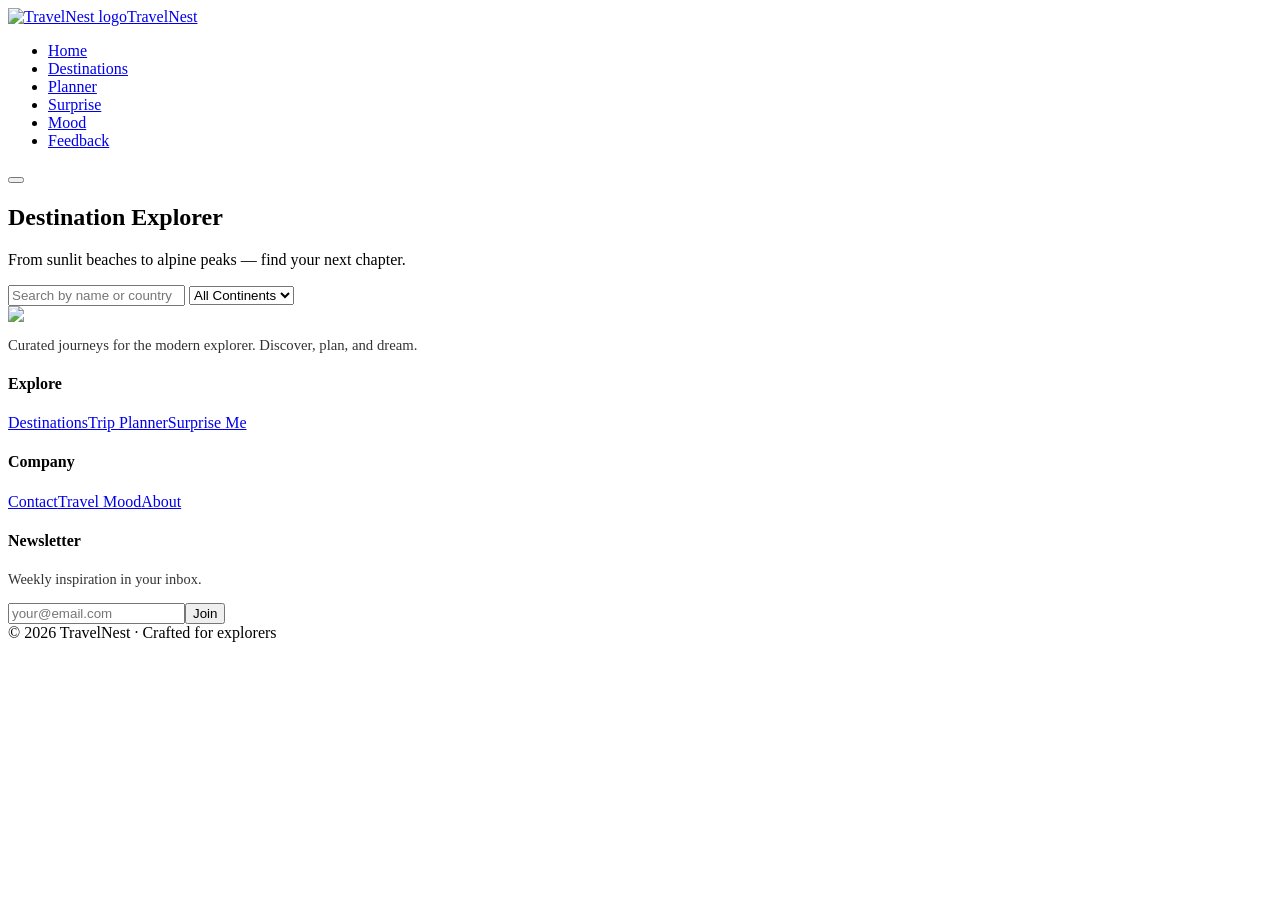
==== destinations.html @ ad7ad88b "Add files via upload" ====
<!DOCTYPE html><html lang="en"><head><meta charset="UTF-8"><meta name="viewport" content="width=device-width,initial-scale=1">
<link rel="manifest" href="manifest.json">
<meta name="theme-color" content="#2D4F4F">
<link rel="icon" href="icons/favicon.svg" type="image/svg+xml">
<link rel="apple-touch-icon" href="icons/icon-512.png">
<link rel="preconnect" href="https://fonts.googleapis.com">
<link rel="preconnect" href="https://fonts.gstatic.com" crossorigin>
<link href="https://fonts.googleapis.com/css2?family=Playfair+Display:wght@600;700&family=Poppins:wght@300;400;500;600;700&display=swap" rel="stylesheet">
<link rel="stylesheet" href="css/styles.css"><title>Destinations — TravelNest</title>
<meta name="description" content="Browse curated destinations across every continent. Filter, search, and dive deep.">
</head><body>
<nav class="nav"><div class="nav-inner">
<a href="index.html" class="logo"><img src="icons/logo.svg" alt="TravelNest logo" class="brand-logo">Travel<span>Nest</span></a>
<ul class="nav-links">
<li><a href="index.html">Home</a></li>
<li><a href="destinations.html">Destinations</a></li>
<li><a href="planner.html">Planner</a></li>
<li><a href="random.html">Surprise</a></li>
<li><a href="mood.html">Mood</a></li>
<li><a href="feedback.html">Feedback</a></li>
</ul>
<button class="hamburger" aria-label="Menu"><span></span><span></span><span></span></button>
</div></nav>
<section class="page-hero"><h1>Destination Explorer</h1><p>From sunlit beaches to alpine peaks — find your next chapter.</p></section>
<section class="section" style="padding-top:0"><div class="container">
<div class="filters reveal">
<input type="text" id="search" placeholder="Search by name or country">
<select id="continent"><option value="">All Continents</option></select>
</div>
<div class="cards" id="cards"></div>
</div></section>
<footer><div class="container"><div class="footer-grid">
<div><div class="logo" style="color:#fff"><img src="icons/logo.svg" alt="TravelNest logo" class="footer-logo">Travel<span>Nest</span></div><p style="opacity:.8;margin-top:.8rem;font-size:.92rem">Curated journeys for the modern explorer. Discover, plan, and dream.</p></div>
<div><h4>Explore</h4><a href="destinations.html">Destinations</a><a href="planner.html">Trip Planner</a><a href="random.html">Surprise Me</a></div>
<div><h4>Company</h4><a href="feedback.html">Contact</a><a href="mood.html">Travel Mood</a><a href="#">About</a></div>
<div><h4>Newsletter</h4><p style="opacity:.8;font-size:.9rem">Weekly inspiration in your inbox.</p>
<form id="newsletter-form" class="newsletter"><input type="email" placeholder="your@email.com" required><button type="submit">Join</button></form></div>
</div><div class="footer-bottom">© 2026 TravelNest · Crafted for explorers</div></div></footer>
<div class="modal" id="modal"><div class="modal-box" id="modal-body"></div></div>
<script src="js/data.js"></script><script src="js/main.js"></script><script>initDestinations();</script>
</body></html>
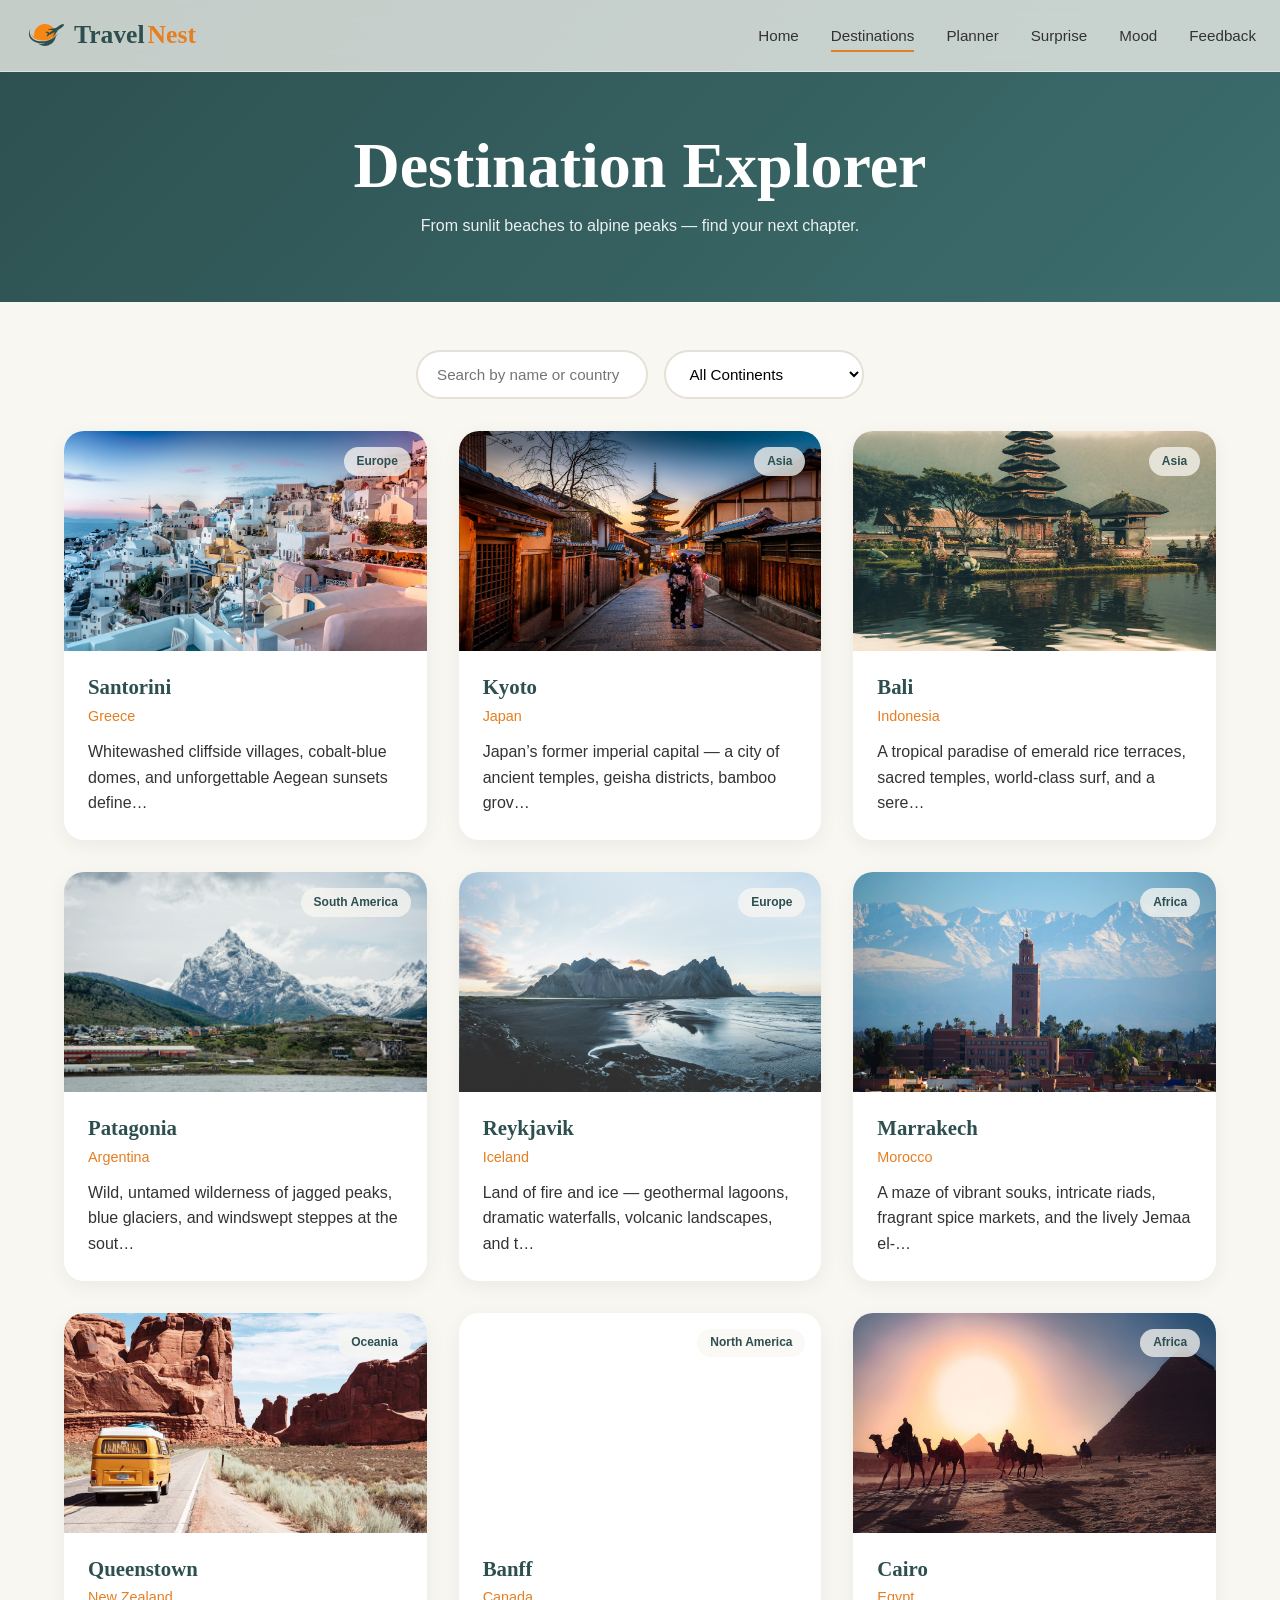
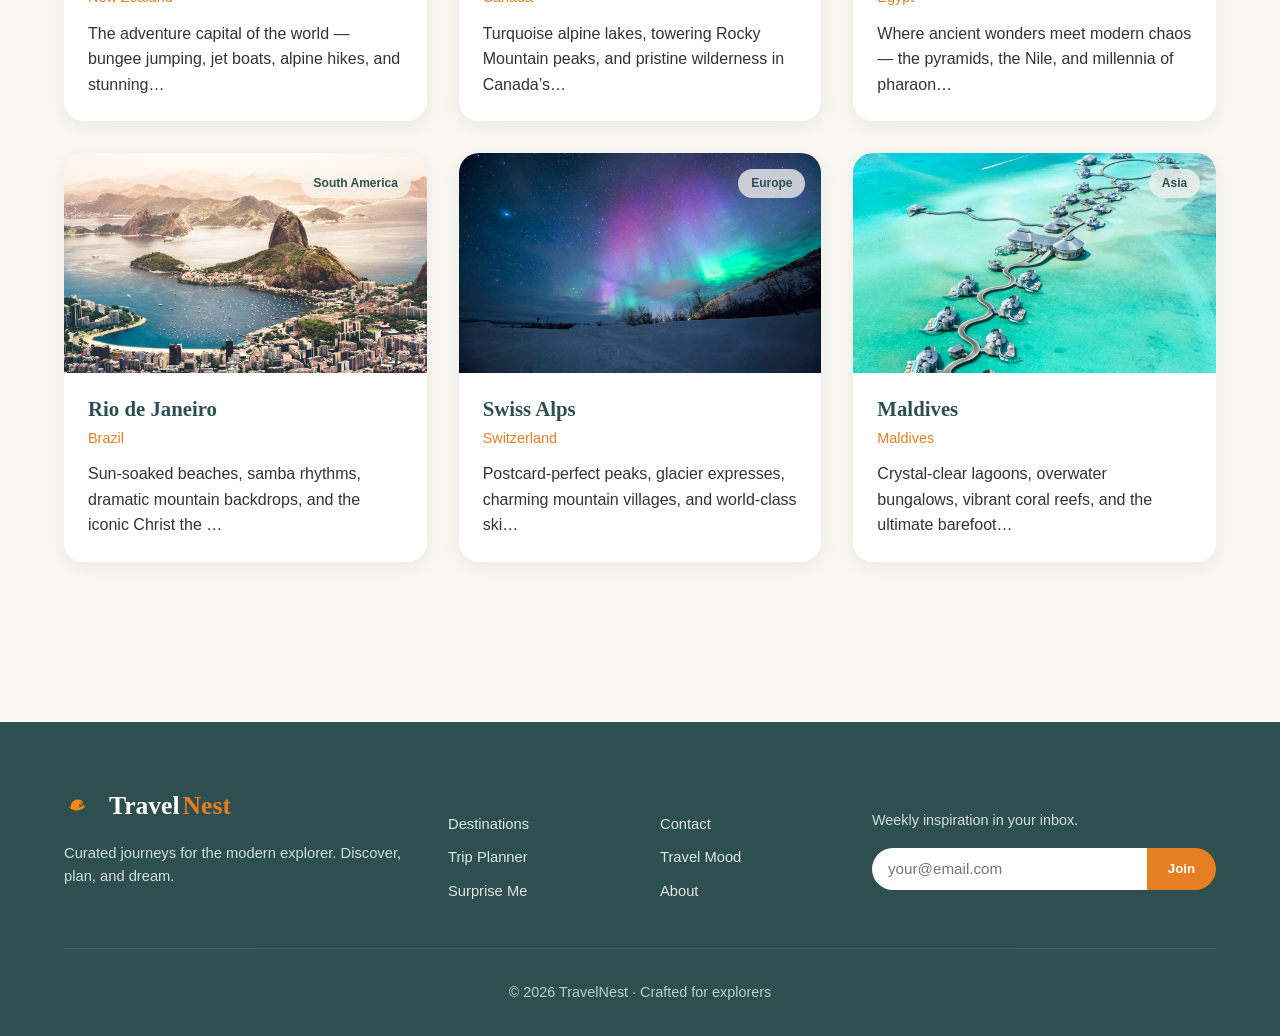
==== commit 528f9d76: "Refactor footer structure and update headings" ====
--- a/destinations.html
+++ b/destinations.html
@@ -22,18 +22,18 @@
 <button class="hamburger" aria-label="Menu"><span></span><span></span><span></span></button>
 </div></nav>
 <section class="page-hero"><h1>Destination Explorer</h1><p>From sunlit beaches to alpine peaks — find your next chapter.</p></section>
-<section class="section" style="padding-top:0"><div class="container">
+<div class="section" style="padding-top:0"><div class="container">
 <div class="filters reveal">
 <input type="text" id="search" placeholder="Search by name or country">
 <select id="continent"><option value="">All Continents</option></select>
 </div>
 <div class="cards" id="cards"></div>
-</div></section>
+</div></div>
 <footer><div class="container"><div class="footer-grid">
 <div><div class="logo" style="color:#fff"><img src="icons/logo.svg" alt="TravelNest logo" class="footer-logo">Travel<span>Nest</span></div><p style="opacity:.8;margin-top:.8rem;font-size:.92rem">Curated journeys for the modern explorer. Discover, plan, and dream.</p></div>
-<div><h4>Explore</h4><a href="destinations.html">Destinations</a><a href="planner.html">Trip Planner</a><a href="random.html">Surprise Me</a></div>
-<div><h4>Company</h4><a href="feedback.html">Contact</a><a href="mood.html">Travel Mood</a><a href="#">About</a></div>
-<div><h4>Newsletter</h4><p style="opacity:.8;font-size:.9rem">Weekly inspiration in your inbox.</p>
+<div><h3>Explore</h3><a href="destinations.html">Destinations</a><a href="planner.html">Trip Planner</a><a href="random.html">Surprise Me</a></div>
+<div><h3>Company</h3><a href="feedback.html">Contact</a><a href="mood.html">Travel Mood</a><a href="#">About</a></div>
+<div><h3>Newsletter</h3><p style="opacity:.8;font-size:.9rem">Weekly inspiration in your inbox.</p>
 <form id="newsletter-form" class="newsletter"><input type="email" placeholder="your@email.com" required><button type="submit">Join</button></form></div>
 </div><div class="footer-bottom">© 2026 TravelNest · Crafted for explorers</div></div></footer>
 <div class="modal" id="modal"><div class="modal-box" id="modal-body"></div></div>
--- a/css/styles.css
+++ b/css/styles.css
@@ -0,0 +1,372 @@
+/* System design*/
+
+:root {
+  --nature: #2D4F4F; 
+  --sunset: #E67E22; 
+  --sand: #F9F7F2; 
+  --charcoal: #333;
+  --glass: rgba(249, 247, 242, 0.75); 
+  --shadow: 0 12px 40px rgba(45, 79, 79, 0.12);
+  --transition: all 0.3s cubic-bezier(0.4, 0, 0.2, 1);
+}
+
+* { box-sizing: border-box; margin: 0; padding: 0; }
+html { scroll-behavior: smooth; }
+
+body { 
+    font-family: 'Poppins', sans-serif; 
+    background: var(--sand); 
+    color: var(--charcoal); 
+    line-height: 1.6; 
+    overflow-x: hidden; 
+}
+
+h1, h2, h3, h4 { 
+    font-family: 'Playfair Display', serif; 
+    color: var(--nature); 
+    font-weight: 700; 
+    line-height: 1.2; 
+}
+
+h1 { font-size: clamp(2.2rem, 5vw, 4.2rem); }
+h2 { font-size: clamp(1.8rem, 3.5vw, 2.8rem); margin-bottom: 1rem; }
+
+a { color: inherit; text-decoration: none; transition: var(--transition); }
+img { max-width: 100%; display: block; }
+
+.container { max-width: 1200px; margin: 0 auto; padding: 0 1.5rem; }
+
+/* BUTTONS - Professional UX */
+.btn { 
+    display: inline-block; 
+    padding: .85rem 2rem; 
+    background: var(--sunset); 
+    color: #fff; 
+    border: none; 
+    border-radius: 50px; 
+    font-weight: 600; 
+    cursor: pointer; 
+    font-family: inherit; 
+    font-size: 1rem; 
+    transition: var(--transition); 
+    letter-spacing: .3px; 
+}
+.btn:hover { 
+    transform: translateY(-3px); 
+    box-shadow: 0 10px 25px rgba(230, 126, 34, 0.4); 
+    background: #d56b10; 
+}
+.btn-outline { 
+    background: transparent; 
+    color: var(--nature); 
+    border: 2px solid var(--nature); 
+}
+.btn-outline:hover { 
+    background: var(--nature); 
+    color: #fff; 
+}
+
+/* NAV - High-End Glassmorphism */
+.nav { 
+    position: fixed; 
+    top: 0; left: 0; right: 0; 
+    z-index: 100; 
+    background: var(--glass); 
+    backdrop-filter: blur(15px); 
+    -webkit-backdrop-filter: blur(15px); 
+    border-bottom: 1px solid rgba(255, 255, 255, 0.4); 
+    transition: var(--transition); 
+}
+.nav-inner { 
+    display: flex; 
+    justify-content: space-between; 
+    align-items: center; 
+    padding: 0.8rem 1.5rem; 
+    max-width: 1300px; 
+    margin: 0 auto; 
+}
+
+/* LOGO ALIGNMENT - */
+.logo { 
+    display: inline-flex; 
+    align-items: center; 
+    gap: 5px; 
+    font-family: 'Playfair Display', serif; 
+    font-size: 1.6rem; 
+    font-weight: 700; 
+    color: var(--nature); 
+    text-decoration: none; 
+}
+
+.logo:hover { opacity: 0.8; }
+.logo span { 
+    color: var(--sunset); 
+    margin-left: -2px; 
+}
+.brand-logo { 
+    height: 45px; 
+    width: auto; 
+    display: block; 
+    object-fit: contain; 
+    flex-shrink: 0; 
+}
+/* Footer Logo Specific Styling */
+.footer-logo {
+    height: 30px; 
+    width: auto;
+    margin-right: 10px;
+}
+
+
+footer .logo {
+    display: inline-flex;
+    align-items: center;
+    gap: 5px;
+}
+
+@media (max-width: 520px) { 
+    .logo { font-size: 1.25rem; } 
+    .brand-logo { height: 32px; } 
+}
+
+.nav-links { display: flex; gap: 2rem; list-style: none; }
+.nav-links a { 
+    font-weight: 500; 
+    position: relative; 
+    padding: .3rem 0; 
+    font-size: .95rem; 
+}
+.nav-links a::after { 
+    content: ''; position: absolute; left: 0; bottom: -4px; 
+    width: 0; height: 2px; background: var(--sunset); transition: var(--transition); 
+}
+.nav-links a:hover::after, .nav-links a.active::after { width: 100%; }
+
+.hamburger { 
+    display: none; flex-direction: column; gap: 5px; cursor: pointer; 
+    background: none; border: none; padding: 8px; z-index: 101; 
+}
+.hamburger span { width: 26px; height: 2px; background: var(--nature); transition: var(--transition); border-radius: 2px; }
+.hamburger.open span:nth-child(1) { transform: translateY(7px) rotate(45deg); }
+.hamburger.open span:nth-child(2) { opacity: 0; }
+.hamburger.open span:nth-child(3) { transform: translateY(-7px) rotate(-45deg); }
+
+@media(max-width: 820px) {
+  .hamburger { display: flex; }
+  .nav-links { 
+    position: fixed; top: 0; right: -100%; flex-direction: column; 
+    background: var(--sand); width: 75%; height: 100vh; 
+    padding: 6rem 2rem; gap: 1.5rem; 
+    transition: .4s cubic-bezier(.4, 0, .2, 1); 
+    box-shadow: -10px 0 30px rgba(0, 0, 0, .1); 
+  }
+  .nav-links.open { right: 0; }
+}
+
+/* HERO SECTION */
+.hero { 
+    min-height: 100vh; display: flex; align-items: center; justify-content: center; 
+    position: relative; overflow: hidden; color: #fff; text-align: center; padding: 6rem 1rem 2rem; 
+}
+.hero-slide { 
+    position: absolute; inset: 0; background-size: cover; background-position: center; 
+    opacity: 0; transition: opacity 1.2s ease; transform: scale(1.05); 
+}
+.hero-slide.active { opacity: 1; transform: scale(1); }
+.hero-slide::after { 
+    content: ''; position: absolute; inset: 0; 
+    background: linear-gradient(135deg, rgba(45, 79, 79, 0.7), rgba(51, 51, 51, 0.5)); 
+}
+.hero-content { position: relative; z-index: 2; max-width: 900px; animation: fadeUp 1s ease; }
+.hero h1 { color: #fff; margin-bottom: 1rem; }
+.hero p { font-size: 1.2rem; font-style: italic; margin-bottom: 2rem; opacity: .95; }
+.hero-dots { position: absolute; bottom: 2rem; left: 50%; transform: translateX(-50%); display: flex; gap: .6rem; z-index: 3; }
+.hero-dots button { 
+    width: 10px; height: 10px; border-radius: 50%; border: none; 
+    background: rgba(255, 255, 255, 0.4); cursor: pointer; transition: var(--transition); 
+}
+.hero-dots button.active { background: var(--sunset); width: 28px; border-radius: 5px; }
+
+@keyframes fadeUp { from { opacity: 0; transform: translateY(30px); } to { opacity: 1; transform: translateY(0); } }
+
+/* GENERAL SECTIONS */
+.section { padding: 5rem 0; }
+.section-head { text-align: center; margin-bottom: 3rem; }
+.section-head p { color: #666; max-width: 600px; margin: .5rem auto 0; }
+.eyebrow { 
+    display: inline-block; color: var(--sunset); font-weight: 600; 
+    letter-spacing: 2px; text-transform: uppercase; font-size: .85rem; margin-bottom: .5rem; 
+}
+
+/* REVEAL ANIMATION */
+.reveal { opacity: 0; transform: translateY(40px); transition: opacity .8s ease, transform .8s ease; }
+.reveal.visible { opacity: 1; transform: translateY(0); }
+
+/* DESTINATION OF THE DAY */
+.dotd { 
+    display: grid; grid-template-columns: 1fr 1fr; gap: 2.5rem; 
+    background: #fff; border-radius: 24px; overflow: hidden; box-shadow: var(--shadow); 
+}
+.dotd-img { min-height: 380px; background-size: cover; background-position: center; }
+.dotd-body { padding: 2.5rem; display: flex; flex-direction: column; justify-content: center; }
+.dotd-body h3 { font-size: 2rem; margin-bottom: .5rem; }
+.dotd-meta { color: var(--sunset); font-weight: 600; margin-bottom: 1rem; }
+@media(max-width: 768px) { .dotd { grid-template-columns: 1fr; } .dotd-img { min-height: 260px; } }
+
+/* FEATURES */
+.features { display: grid; grid-template-columns: repeat(auto-fit, minmax(240px, 1fr)); gap: 1.5rem; }
+.feature { 
+    background: #fff; padding: 2rem; border-radius: 18px; text-align: center; 
+    transition: var(--transition); border: 1px solid rgba(45, 79, 79, 0.08); 
+}
+.feature:hover { transform: translateY(-8px); box-shadow: var(--shadow); }
+.feature-icon { 
+    width: 60px; height: 60px; background: linear-gradient(135deg, var(--nature), #3a6868); 
+    color: #fff; border-radius: 16px; display: grid; place-items: center; 
+    margin: 0 auto 1rem; font-size: 1.5rem; 
+}
+
+/* DESTINATION CARDS */
+.filters { display: flex; gap: 1rem; flex-wrap: wrap; margin-bottom: 2rem; justify-content: center; }
+.filters input, .filters select { 
+    padding: .8rem 1.2rem; border: 2px solid #e5e1d8; border-radius: 50px; 
+    background: #fff; font-family: inherit; font-size: .95rem; min-width: 200px; transition: var(--transition); 
+}
+.filters input:focus, .filters select:focus { outline: none; border-color: var(--sunset); }
+.cards { display: grid; grid-template-columns: repeat(auto-fill, minmax(290px, 1fr)); gap: 2rem; }
+.card { 
+    background: #fff; border-radius: 20px; overflow: hidden; cursor: pointer; 
+    transition: var(--transition); box-shadow: 0 5px 20px rgba(0, 0, 0, 0.06); 
+}
+.card:hover { transform: translateY(-10px); box-shadow: 0 20px 50px rgba(0, 0, 0, 0.15); }
+.card-img { height: 220px; background-size: cover; background-position: center; position: relative; }
+.card-badge { 
+    position: absolute; top: 1rem; right: 1rem; background: var(--glass); 
+    backdrop-filter: blur(10px); padding: .3rem .8rem; border-radius: 50px; 
+    font-size: .75rem; font-weight: 600; color: var(--nature); 
+}
+.card-body { padding: 1.5rem; }
+.card-body h3 { font-size: 1.3rem; margin-bottom: .3rem; }
+.card-country { color: var(--sunset); font-size: .9rem; font-weight: 500; margin-bottom: .7rem; }
+
+/* MODAL */
+.modal { 
+    position: fixed; inset: 0; background: rgba(45, 79, 79, 0.7); 
+    backdrop-filter: blur(8px); z-index: 200; display: none; align-items: center; justify-content: center; 
+    padding: 1rem; animation: fade .3s; 
+}
+.modal.open { display: flex; }
+.modal-box { 
+    background: var(--sand); border-radius: 24px; max-width: 800px; width: 100%; 
+    max-height: 90vh; overflow-y: auto; animation: pop .4s; 
+}
+@keyframes fade { from { opacity: 0; } to { opacity: 1; } }
+@keyframes pop { from { transform: scale(.9); opacity: 0; } to { transform: scale(1); opacity: 1; } }
+.modal-img { height: 280px; background-size: cover; background-position: center; border-radius: 24px 24px 0 0; position: relative; }
+.modal-close { 
+    position: absolute; top: 1rem; right: 1rem; width: 40px; height: 40px; 
+    border-radius: 50%; border: none; background: #fff; font-size: 1.3rem; 
+    cursor: pointer; display: grid; place-items: center; transition: var(--transition); 
+}
+.modal-close:hover { background: var(--sunset); color: #fff; }
+.modal-content { padding: 2rem; }
+
+/* TABLES */
+table { width: 100%; border-collapse: collapse; margin-top: 1rem; background: #fff; border-radius: 12px; overflow: hidden; }
+th, td { padding: .85rem 1rem; text-align: left; border-bottom: 1px solid #eee; }
+th { background: var(--nature); color: #fff; font-weight: 500; }
+
+/* FORMS & INPUTS */
+.form-card { max-width: 600px; margin: 0 auto; background: #fff; padding: 2.5rem; border-radius: 24px; box-shadow: var(--shadow); }
+.field { margin-bottom: 1.2rem; }
+.field label { display: block; font-weight: 500; margin-bottom: .4rem; font-size: .95rem; }
+.field input, .field select, .field textarea { 
+    width: 100%; padding: .85rem 1rem; border: 2px solid #e5e1d8; border-radius: 12px; 
+    font-family: inherit; font-size: 1rem; background: var(--sand); transition: var(--transition); 
+}
+.field input:focus, .field select:focus, .field textarea:focus { outline: none; border-color: var(--sunset); background: #fff; }
+
+/* PROGRESS BAR & RESULTS */
+.result { margin-top: 2rem; padding: 2rem; background: #fff; border-radius: 20px; box-shadow: var(--shadow); display: none; }
+.result.show { display: block; animation: fadeUp .5s; }
+.counter { font-size: 3rem; font-family: 'Playfair Display', serif; color: var(--nature); font-weight: 700; margin: .5rem 0; }
+.bar { height: 14px; background: #e5e1d8; border-radius: 50px; overflow: hidden; margin: 1rem 0; }
+.bar-fill { 
+    height: 100%; width: 0; border-radius: 50px; 
+    transition: width 1.5s cubic-bezier(0.34, 1.56, 0.64, 1); 
+}
+.status-tag { display: inline-block; padding: .4rem 1rem; border-radius: 50px; font-weight: 600; font-size: .9rem; }
+.tag-low { background: #d4edda; color: #155724; }
+.tag-mod { background: #fff3cd; color: #856404; }
+.tag-lux { background: #f8d7da; color: #721c24; }
+
+/* SAVED ITEMS */
+.saved-item { 
+    background: #fff; padding: 1rem 1.3rem; border-radius: 12px; 
+    display: flex; justify-content: space-between; align-items: center; 
+    box-shadow: 0 2px 10px rgba(0,0,0,.04); transition: var(--transition); 
+}
+.saved-item:hover { transform: translateX(5px); }
+
+/* RANDOM GENERATOR SURPRISE */
+.surprise { 
+    text-align: center; padding: 3rem 2rem; 
+    background: linear-gradient(135deg, var(--nature), #3d6e6e); 
+    color: #fff; border-radius: 24px; margin-top: 2rem; 
+}
+.surprise h3 { color: #fff; font-size: 2.2rem; margin-bottom: .5rem; }
+.pop { animation: pop .4s cubic-bezier(0.175, 0.885, 0.32, 1.275); }
+
+/* MOOD PAGE */
+.mood-grid { display: grid; grid-template-columns: repeat(auto-fit, minmax(220px, 1fr)); gap: 1.5rem; }
+.mood-card { 
+    background: #fff; padding: 2rem; border-radius: 20px; text-align: center; 
+    transition: var(--transition); cursor: pointer; border: 2px solid transparent; 
+}
+.mood-card.active { border-color: var(--sunset); background: #fff8f0; transform: scale(1.05); }
+.mood-icon { font-size: 3rem; margin-bottom: .8rem; }
+.checklist { display: grid; gap: .8rem; max-width: 700px; margin: 0 auto; }
+.check-item { 
+    background: #fff; padding: 1rem 1.3rem; border-radius: 14px; 
+    display: flex; align-items: center; gap: 1rem; box-shadow: 0 2px 10px rgba(0,0,0,.05); 
+}
+
+/* FAQ ACCORDION */
+.faq-item { background: #fff; border-radius: 14px; margin-bottom: .8rem; overflow: hidden; box-shadow: 0 2px 10px rgba(0,0,0,.05); }
+.faq-q { 
+    padding: 1.2rem 1.5rem; cursor: pointer; display: flex; justify-content: space-between; 
+    align-items: center; font-weight: 600; color: var(--nature); transition: var(--transition); 
+}
+.faq-q:hover { background: #fdfdfd; color: var(--sunset); }
+.faq-q::after { content: '+'; font-size: 1.5rem; transition: var(--transition); }
+.faq-item.open .faq-q::after { transform: rotate(45deg); }
+.faq-a { max-height: 0; overflow: hidden; transition: max-height .4s ease, padding .3s; padding: 0 1.5rem; }
+.faq-item.open .faq-a { max-height: 300px; padding: 0 1.5rem 1.3rem; }
+
+/* FOOTER */
+footer { background: var(--nature); color: #fff; padding: 4rem 0 2rem; margin-top: 5rem; }
+.footer-grid { display: grid; grid-template-columns: 2fr 1fr 1fr 2fr; gap: 2.5rem; margin-bottom: 2.5rem; }
+.footer-grid h4 { color: #fff; margin-bottom: 1rem; font-size: 1.1rem; }
+.footer-grid a { display: block; padding: .3rem 0; opacity: .85; font-size: .92rem; }
+.footer-grid a:hover { opacity: 1; color: var(--sunset); }
+.newsletter { display: flex; margin-top: 1rem; }
+.newsletter input { 
+    width: 100%; padding: .8rem 1rem; border-radius: 50px 0 0 50px; 
+    border: none; font-family: inherit; font-size: .95rem; 
+}
+.newsletter button { 
+    border-radius: 0 50px 50px 0; padding: .8rem 1.3rem; 
+    background: var(--sunset); border: none; color: #fff; cursor: pointer; font-weight: 600; 
+}
+.footer-bottom { text-align: center; padding-top: 2rem; border-top: 1px solid rgba(255,255,255,.15); opacity: .7; font-size: .9rem; }
+
+@media(max-width: 768px) { .footer-grid { grid-template-columns: 1fr 1fr; } }
+@media(max-width: 480px) { .footer-grid { grid-template-columns: 1fr; } }
+
+.page-hero { 
+    padding: 8rem 1rem 4rem; text-align: center; 
+    background: linear-gradient(135deg, var(--nature), #3d6e6e); 
+    color: #fff; margin-bottom: 3rem; 
+}
+.page-hero h1 { color: #fff; margin-bottom: .5rem; }
+.page-hero p { opacity: .9; max-width: 600px; margin: 0 auto; }
